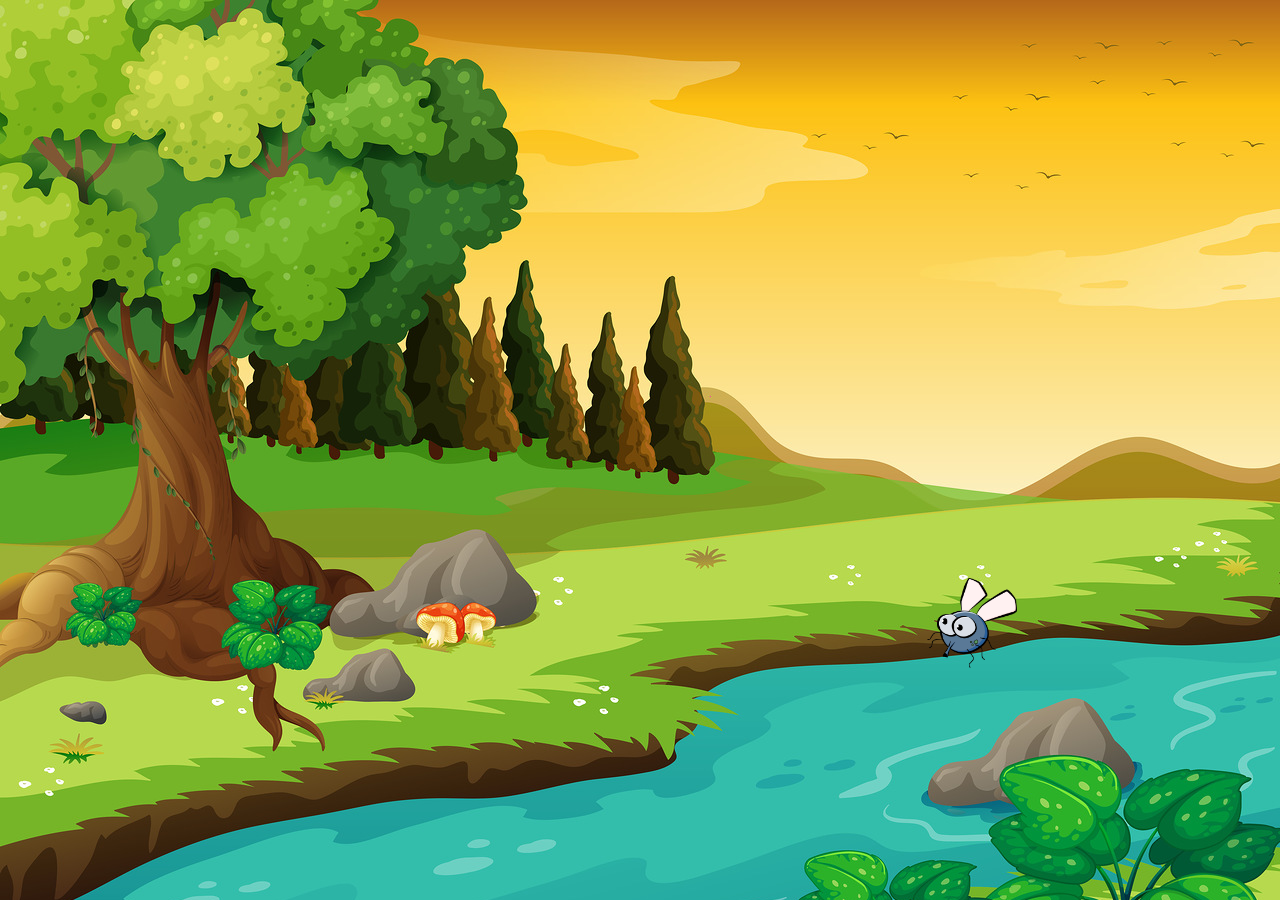
==== index.html @ 9c1e3f85 "first commit" ====
<!DOCTYPE html>
<html lang="en">

<head>

    <meta charset="UTF-8">
    <meta http-equiv="X-UA-Compatible" content="IE=edge">
    <meta name="viewport" content="width=device-width, initial-scale=1.0">
    <link rel="stylesheet" href="estilos.css">
    <script src="scripts.js"></script>
    <title>MoskitinTheGame</title>

</head>



<body onresize="ajustaTamanhoPalcoJogo()">

    <script>
        posicaoRandomica()
    </script>
</body>

</html>
---- estilos.css ----
.mosquito {
    width: 50px;
    height: 50px;
}
.mosquito1 {
    width: 70px;
    height: 70px;
}
.mosquito2 {
    width: 90px;
    height: 90px;
}
.ladoA {
    transform: scaleX(1);
}
.ladoB {
    transform: scaleX(-1);
}
body{
    background-image: url(imagens/bg.jpg);
    background-size: cover;
}
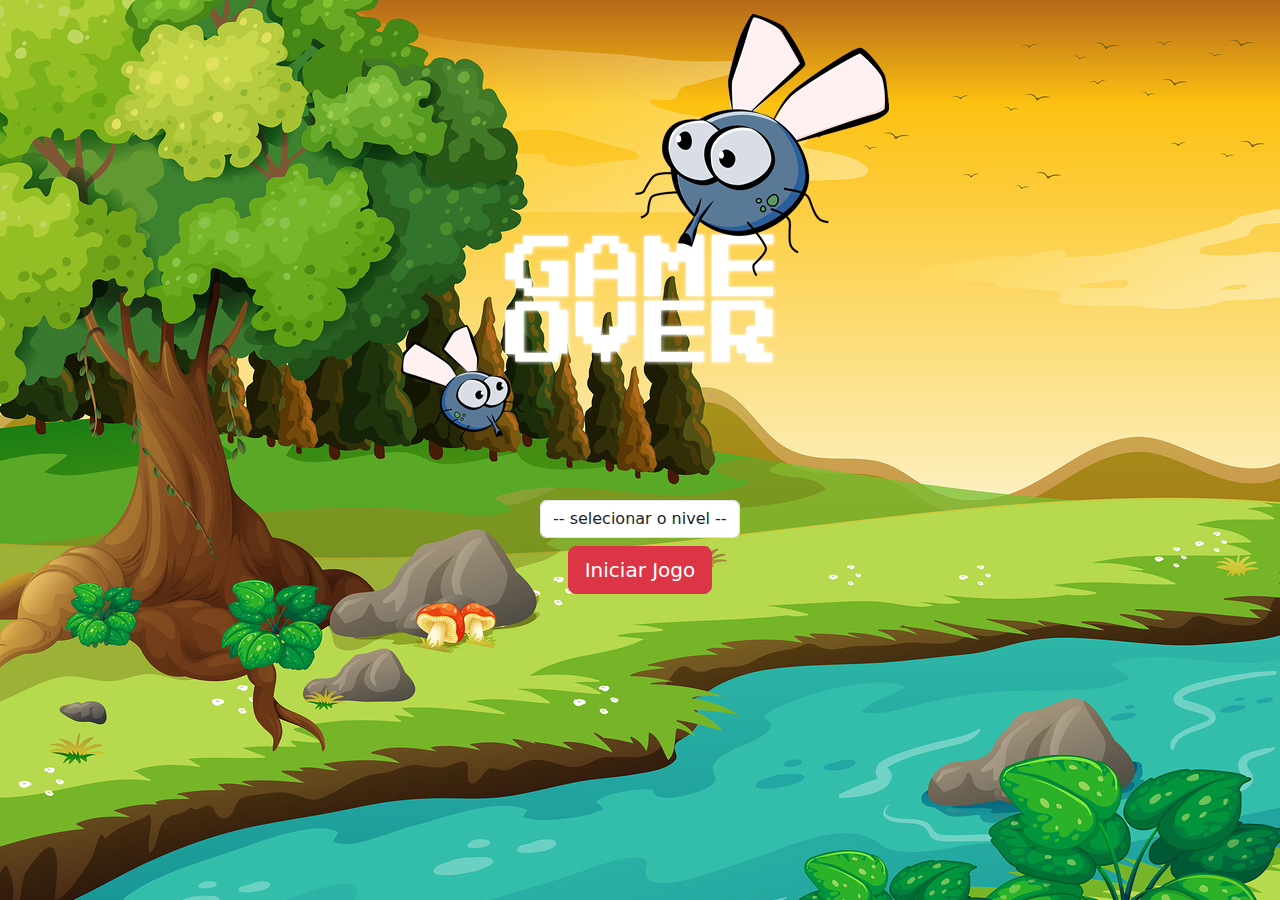
==== commit 845dc5b6: "Beta v1" ====
--- a/index.html
+++ b/index.html
@@ -1,24 +1,58 @@
 <!DOCTYPE html>
 <html lang="en">
+    <head>
+        <meta charset="UTF-8">
+        <meta http-equiv="X-UA-Compatible" content="IE=edge">
+        <meta name="viewport" content="width=device-width, initial-scale=1.0">
+        <title>Fim do Jogo</title>
+        <link rel="stylesheet" href="https://cdn.jsdelivr.net/npm/bootstrap@5.3.0-alpha1/dist/css/bootstrap.min.css">
+        <link rel="stylesheet" href="estilos.css">
+        <script>
+            function iniciarJogo(){
+                let nivel = document.getElementById('nivel').value
+                if(nivel === ''){
+                    alert('Selecione um nivel para iniciar o jogo')
+                    return false
+                }
 
-<head>
+                window.location.href = "app.html?" + nivel
+            }
+        </script>
 
-    <meta charset="UTF-8">
-    <meta http-equiv="X-UA-Compatible" content="IE=edge">
-    <meta name="viewport" content="width=device-width, initial-scale=1.0">
-    <link rel="stylesheet" href="estilos.css">
-    <script src="scripts.js"></script>
-    <title>MoskitinTheGame</title>
+    </head>
 
-</head>
+    <body>
+        <div class="container">
+            <div class="row">
+                <div class="col">
+                    <div class="d-flex justify-content-center">
+                        <img src="imagens/game_over.png">
+                    </div>
+                </div>
+            </div>
+            
+            <div class="row">
+                <div class="col">
+                    <div class="d-flex justify-content-center">
+                        <div class="mb-2">
+                            <select class="form-control" id="nivel">
+                                <option value="">-- selecionar o nivel --</option>
+                                <option value="normal">Normal</option>
+                                <option value="dificil">Dificil</option>
+                                <option value="impossivel">Impossivel</option>
+                            </select>
+                        </div>
+                    </div>
+                </div>
+            </div>
 
-
-
-<body onresize="ajustaTamanhoPalcoJogo()">
-
-    <script>
-        posicaoRandomica()
-    </script>
-</body>
-
+            <div class="row">
+                <div class="col">
+                    <div class="d-flex justify-content-center">
+                        <button type="button" class="btn btn-danger btn-lg" onclick="iniciarJogo()" > Iniciar Jogo </button>
+                    </div>
+                </div>
+            </div>
+        </div>
+    </body>
 </html>--- a/estilos.css
+++ b/estilos.css
@@ -2,21 +2,51 @@
     width: 50px;
     height: 50px;
 }
+
 .mosquito1 {
     width: 70px;
     height: 70px;
 }
+
 .mosquito2 {
     width: 90px;
     height: 90px;
 }
+
 .ladoA {
     transform: scaleX(1);
 }
+
 .ladoB {
     transform: scaleX(-1);
 }
-body{
+
+body {
     background-image: url(imagens/bg.jpg);
     background-size: cover;
+}
+
+.painel {
+    position: absolute;
+    width: 190px;
+    padding: 10px;
+    left: 0px;
+    bottom: 0px;
+    border-top: solid 1px #fff;
+    background-color: #fff;
+    opacity: 0.7;
+}
+
+.vidas {
+    float: left;
+}
+
+.cronometro {
+    float: left;
+    font-size: 20px;
+    font-weight: bold;
+}
+
+html {
+    cursor: url(imagens/mata_mosca.png) 30 30, auto;
 }